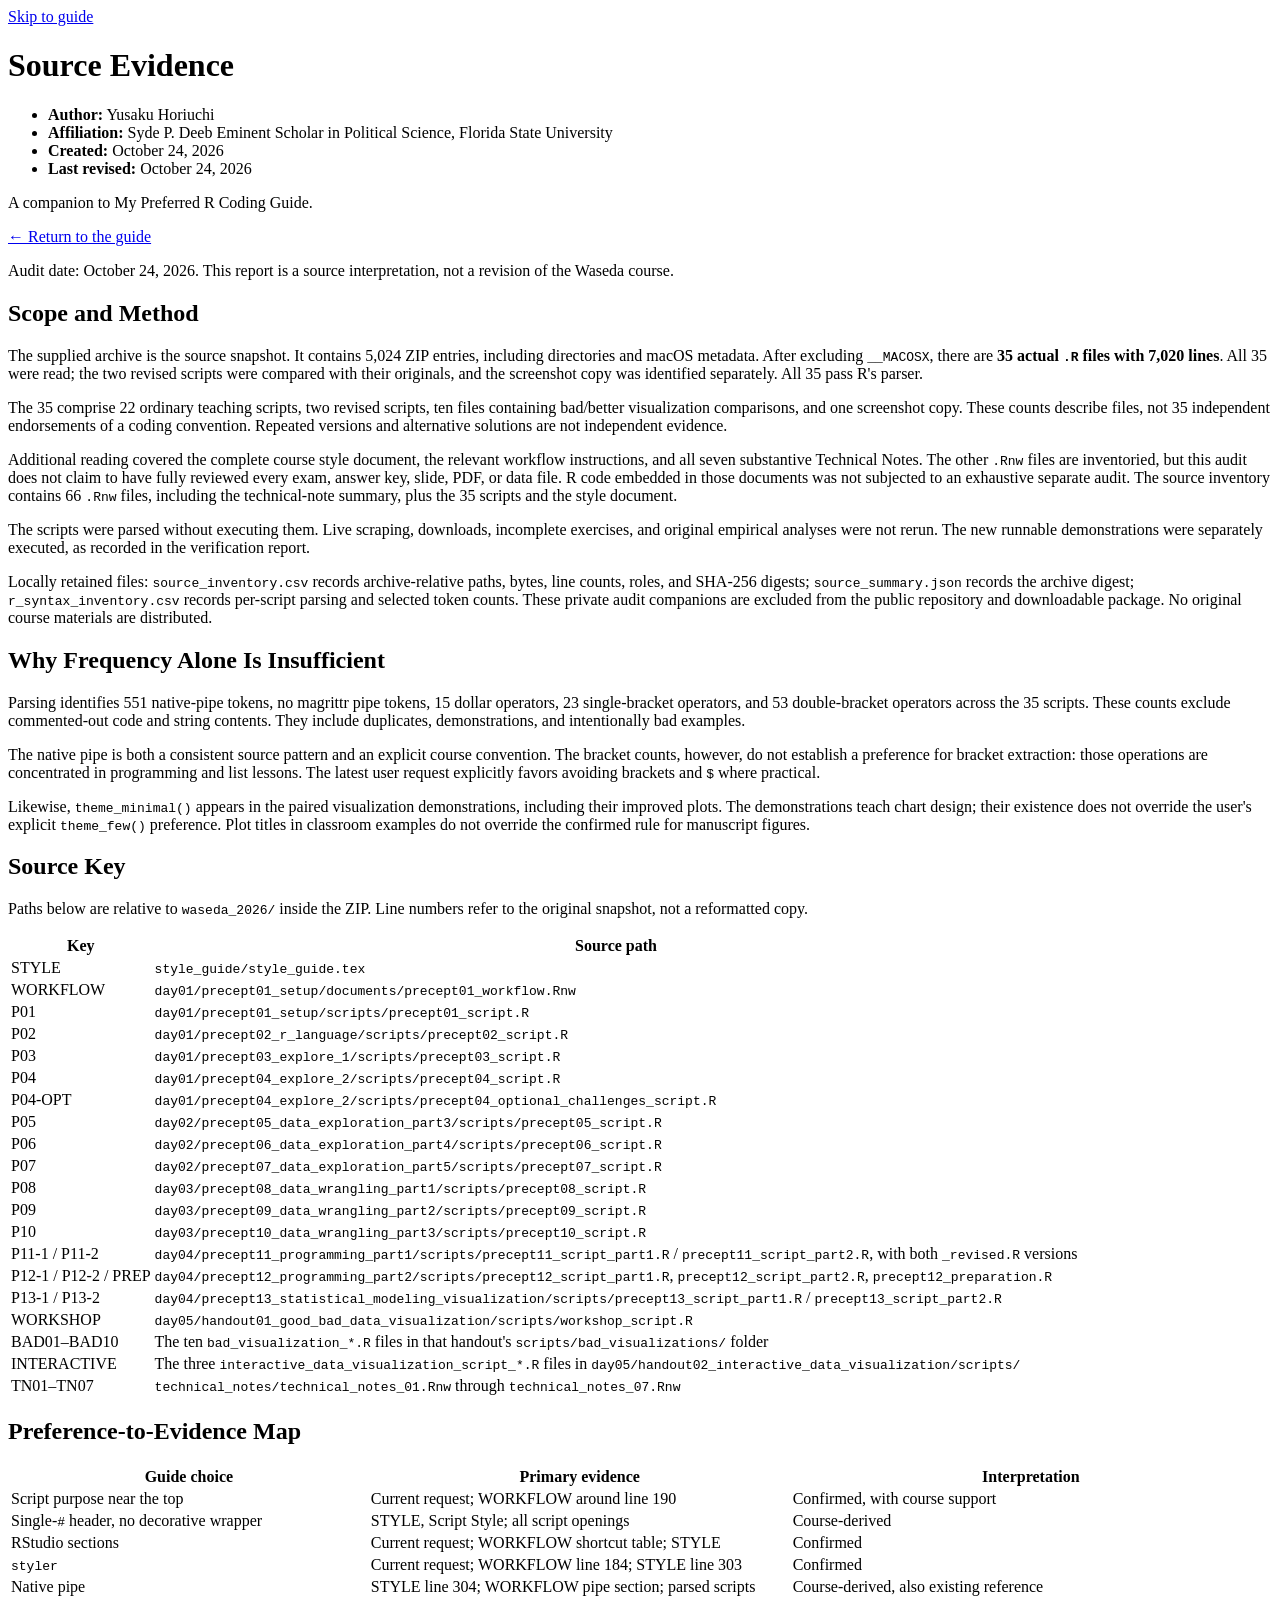
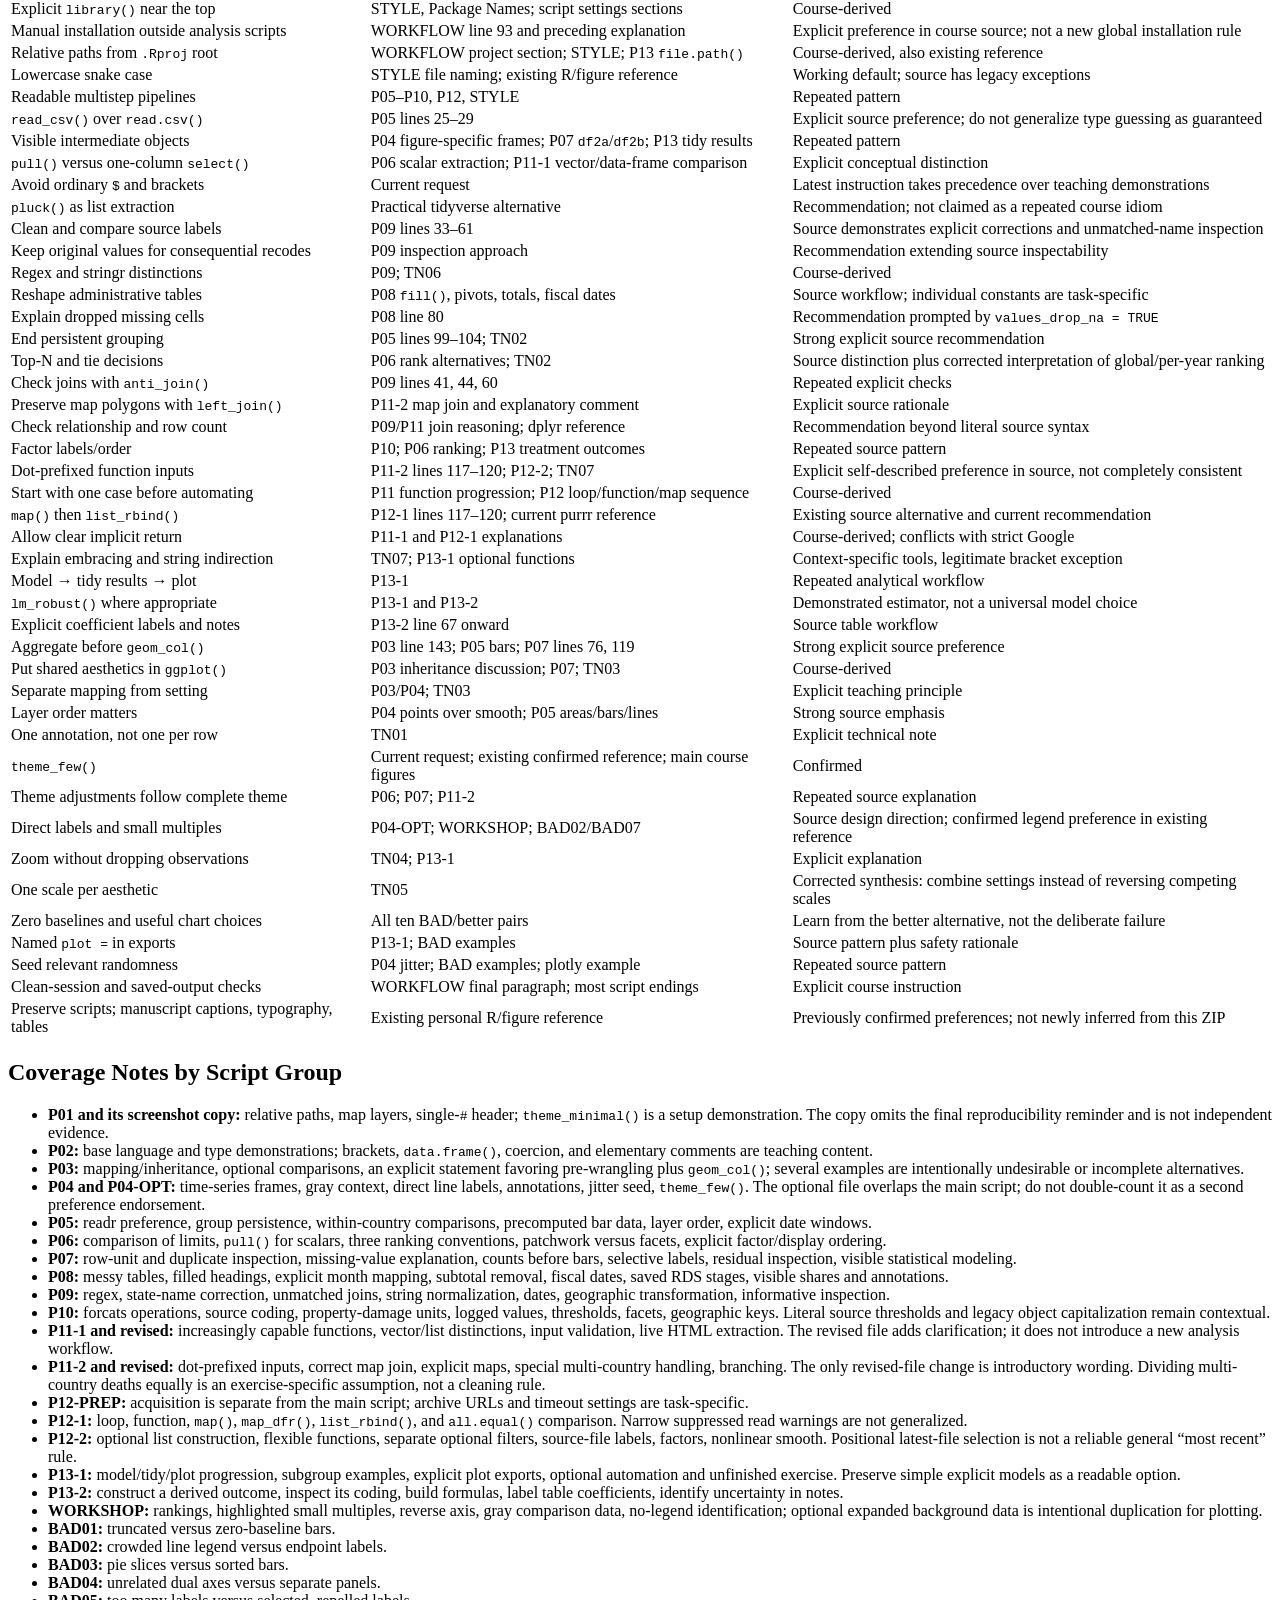
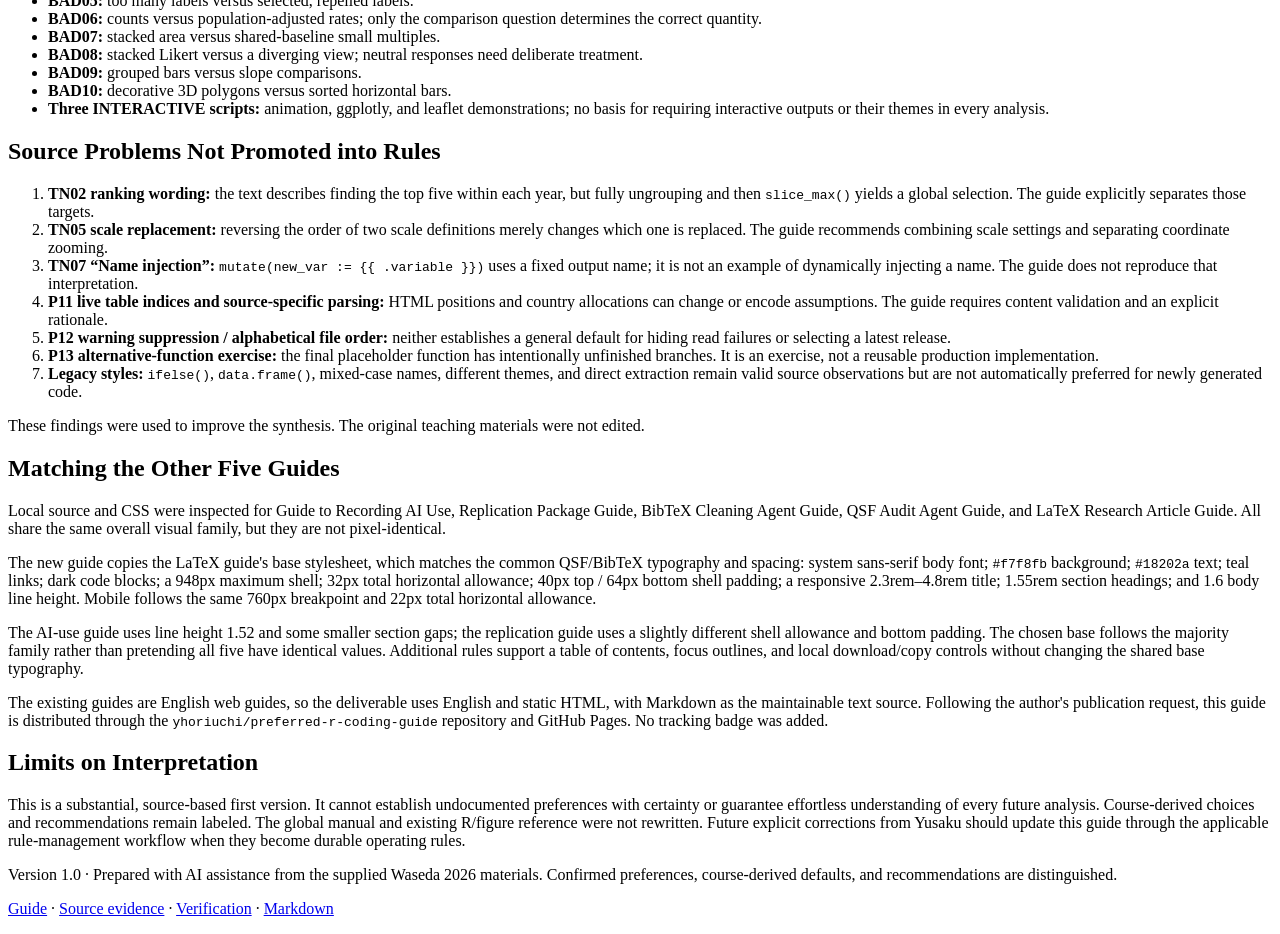
==== evidence.html @ 09b6c74d "Publish preferred R coding guide and portable package" ====
<!doctype html>
<html lang="en">
<head>
  <meta charset="utf-8">
  <meta name="viewport" content="width=device-width, initial-scale=1">
  <meta name="color-scheme" content="light">
  <meta name="description" content="Yusaku Horiuchi's source-based guide to readable R analysis with AI.">
  <title>Source Evidence</title>
  <link rel="stylesheet" href="assets/site.css">
  <link rel="stylesheet" href="assets/guide.css">
  <script src="assets/guide.js" defer></script>
</head>
<body>
<a class="skip-link" href="#guide-content">Skip to guide</a>
<main class="page-shell">
  <header class="hero">
    <h1>Source Evidence</h1>
    <ul class="metadata">
      <li><strong>Author:</strong> Yusaku Horiuchi</li>
      <li><strong>Affiliation:</strong> Syde P. Deeb Eminent Scholar in Political Science, Florida State University</li>
      <li><strong>Created:</strong> October 24, 2026</li>
      <li><strong>Last revised:</strong> October 24, 2026</li>
    </ul>
    <p>A companion to My Preferred R Coding Guide.</p>
    
  </header>
  <p class="return-link"><a href="index.html">← Return to the guide</a></p><article id="guide-content">
<p>Audit date: October 24, 2026. This report is a source interpretation, not a revision of the Waseda course.</p>
<h2 id="scope-and-method">Scope and Method</h2>
<p>The supplied archive is the source snapshot. It contains 5,024 ZIP entries, including directories and macOS metadata. After excluding <code>__MACOSX</code>, there are <strong>35 actual <code>.R</code> files with 7,020 lines</strong>. All 35 were read; the two revised scripts were compared with their originals, and the screenshot copy was identified separately. All 35 pass R's parser.</p>
<p>The 35 comprise 22 ordinary teaching scripts, two revised scripts, ten files containing bad/better visualization comparisons, and one screenshot copy. These counts describe files, not 35 independent endorsements of a coding convention. Repeated versions and alternative solutions are not independent evidence.</p>
<p>Additional reading covered the complete course style document, the relevant workflow instructions, and all seven substantive Technical Notes. The other <code>.Rnw</code> files are inventoried, but this audit does not claim to have fully reviewed every exam, answer key, slide, PDF, or data file. R code embedded in those documents was not subjected to an exhaustive separate audit. The source inventory contains 66 <code>.Rnw</code> files, including the technical-note summary, plus the 35 scripts and the style document.</p>
<p>The scripts were parsed without executing them. Live scraping, downloads, incomplete exercises, and original empirical analyses were not rerun. The new runnable demonstrations were separately executed, as recorded in the verification report.</p>
<p>Locally retained files: <code>source_inventory.csv</code> records archive-relative paths, bytes, line counts, roles, and SHA-256 digests; <code>source_summary.json</code> records the archive digest; <code>r_syntax_inventory.csv</code> records per-script parsing and selected token counts. These private audit companions are excluded from the public repository and downloadable package. No original course materials are distributed.</p>
<h2 id="why-frequency-alone-is-insufficient">Why Frequency Alone Is Insufficient</h2>
<p>Parsing identifies 551 native-pipe tokens, no magrittr pipe tokens, 15 dollar operators, 23 single-bracket operators, and 53 double-bracket operators across the 35 scripts. These counts exclude commented-out code and string contents. They include duplicates, demonstrations, and intentionally bad examples.</p>
<p>The native pipe is both a consistent source pattern and an explicit course convention. The bracket counts, however, do not establish a preference for bracket extraction: those operations are concentrated in programming and list lessons. The latest user request explicitly favors avoiding brackets and <code>$</code> where practical.</p>
<p>Likewise, <code>theme_minimal()</code> appears in the paired visualization demonstrations, including their improved plots. The demonstrations teach chart design; their existence does not override the user's explicit <code>theme_few()</code> preference. Plot titles in classroom examples do not override the confirmed rule for manuscript figures.</p>
<h2 id="source-key">Source Key</h2>
<p>Paths below are relative to <code>waseda_2026/</code> inside the ZIP. Line numbers refer to the original snapshot, not a reformatted copy.</p>
<table>
<thead>
<tr>
<th>Key</th>
<th>Source path</th>
</tr>
</thead>
<tbody>
<tr>
<td>STYLE</td>
<td><code>style_guide/style_guide.tex</code></td>
</tr>
<tr>
<td>WORKFLOW</td>
<td><code>day01/precept01_setup/documents/precept01_workflow.Rnw</code></td>
</tr>
<tr>
<td>P01</td>
<td><code>day01/precept01_setup/scripts/precept01_script.R</code></td>
</tr>
<tr>
<td>P02</td>
<td><code>day01/precept02_r_language/scripts/precept02_script.R</code></td>
</tr>
<tr>
<td>P03</td>
<td><code>day01/precept03_explore_1/scripts/precept03_script.R</code></td>
</tr>
<tr>
<td>P04</td>
<td><code>day01/precept04_explore_2/scripts/precept04_script.R</code></td>
</tr>
<tr>
<td>P04-OPT</td>
<td><code>day01/precept04_explore_2/scripts/precept04_optional_challenges_script.R</code></td>
</tr>
<tr>
<td>P05</td>
<td><code>day02/precept05_data_exploration_part3/scripts/precept05_script.R</code></td>
</tr>
<tr>
<td>P06</td>
<td><code>day02/precept06_data_exploration_part4/scripts/precept06_script.R</code></td>
</tr>
<tr>
<td>P07</td>
<td><code>day02/precept07_data_exploration_part5/scripts/precept07_script.R</code></td>
</tr>
<tr>
<td>P08</td>
<td><code>day03/precept08_data_wrangling_part1/scripts/precept08_script.R</code></td>
</tr>
<tr>
<td>P09</td>
<td><code>day03/precept09_data_wrangling_part2/scripts/precept09_script.R</code></td>
</tr>
<tr>
<td>P10</td>
<td><code>day03/precept10_data_wrangling_part3/scripts/precept10_script.R</code></td>
</tr>
<tr>
<td>P11-1 / P11-2</td>
<td><code>day04/precept11_programming_part1/scripts/precept11_script_part1.R</code> / <code>precept11_script_part2.R</code>, with both <code>_revised.R</code> versions</td>
</tr>
<tr>
<td>P12-1 / P12-2 / PREP</td>
<td><code>day04/precept12_programming_part2/scripts/precept12_script_part1.R</code>, <code>precept12_script_part2.R</code>, <code>precept12_preparation.R</code></td>
</tr>
<tr>
<td>P13-1 / P13-2</td>
<td><code>day04/precept13_statistical_modeling_visualization/scripts/precept13_script_part1.R</code> / <code>precept13_script_part2.R</code></td>
</tr>
<tr>
<td>WORKSHOP</td>
<td><code>day05/handout01_good_bad_data_visualization/scripts/workshop_script.R</code></td>
</tr>
<tr>
<td>BAD01–BAD10</td>
<td>The ten <code>bad_visualization_*.R</code> files in that handout's <code>scripts/bad_visualizations/</code> folder</td>
</tr>
<tr>
<td>INTERACTIVE</td>
<td>The three <code>interactive_data_visualization_script_*.R</code> files in <code>day05/handout02_interactive_data_visualization/scripts/</code></td>
</tr>
<tr>
<td>TN01–TN07</td>
<td><code>technical_notes/technical_notes_01.Rnw</code> through <code>technical_notes_07.Rnw</code></td>
</tr>
</tbody>
</table>
<h2 id="preference-to-evidence-map">Preference-to-Evidence Map</h2>
<table>
<thead>
<tr>
<th>Guide choice</th>
<th>Primary evidence</th>
<th>Interpretation</th>
</tr>
</thead>
<tbody>
<tr>
<td>Script purpose near the top</td>
<td>Current request; WORKFLOW around line 190</td>
<td>Confirmed, with course support</td>
</tr>
<tr>
<td>Single-<code>#</code> header, no decorative wrapper</td>
<td>STYLE, Script Style; all script openings</td>
<td>Course-derived</td>
</tr>
<tr>
<td>RStudio sections</td>
<td>Current request; WORKFLOW shortcut table; STYLE</td>
<td>Confirmed</td>
</tr>
<tr>
<td><code>styler</code></td>
<td>Current request; WORKFLOW line 184; STYLE line 303</td>
<td>Confirmed</td>
</tr>
<tr>
<td>Native pipe</td>
<td>STYLE line 304; WORKFLOW pipe section; parsed scripts</td>
<td>Course-derived, also existing reference</td>
</tr>
<tr>
<td>Explicit <code>library()</code> near the top</td>
<td>STYLE, Package Names; script settings sections</td>
<td>Course-derived</td>
</tr>
<tr>
<td>Manual installation outside analysis scripts</td>
<td>WORKFLOW line 93 and preceding explanation</td>
<td>Explicit preference in course source; not a new global installation rule</td>
</tr>
<tr>
<td>Relative paths from <code>.Rproj</code> root</td>
<td>WORKFLOW project section; STYLE; P13 <code>file.path()</code></td>
<td>Course-derived, also existing reference</td>
</tr>
<tr>
<td>Lowercase snake case</td>
<td>STYLE file naming; existing R/figure reference</td>
<td>Working default; source has legacy exceptions</td>
</tr>
<tr>
<td>Readable multistep pipelines</td>
<td>P05–P10, P12, STYLE</td>
<td>Repeated pattern</td>
</tr>
<tr>
<td><code>read_csv()</code> over <code>read.csv()</code></td>
<td>P05 lines 25–29</td>
<td>Explicit source preference; do not generalize type guessing as guaranteed</td>
</tr>
<tr>
<td>Visible intermediate objects</td>
<td>P04 figure-specific frames; P07 <code>df2a</code>/<code>df2b</code>; P13 tidy results</td>
<td>Repeated pattern</td>
</tr>
<tr>
<td><code>pull()</code> versus one-column <code>select()</code></td>
<td>P06 scalar extraction; P11-1 vector/data-frame comparison</td>
<td>Explicit conceptual distinction</td>
</tr>
<tr>
<td>Avoid ordinary <code>$</code> and brackets</td>
<td>Current request</td>
<td>Latest instruction takes precedence over teaching demonstrations</td>
</tr>
<tr>
<td><code>pluck()</code> as list extraction</td>
<td>Practical tidyverse alternative</td>
<td>Recommendation; not claimed as a repeated course idiom</td>
</tr>
<tr>
<td>Clean and compare source labels</td>
<td>P09 lines 33–61</td>
<td>Source demonstrates explicit corrections and unmatched-name inspection</td>
</tr>
<tr>
<td>Keep original values for consequential recodes</td>
<td>P09 inspection approach</td>
<td>Recommendation extending source inspectability</td>
</tr>
<tr>
<td>Regex and stringr distinctions</td>
<td>P09; TN06</td>
<td>Course-derived</td>
</tr>
<tr>
<td>Reshape administrative tables</td>
<td>P08 <code>fill()</code>, pivots, totals, fiscal dates</td>
<td>Source workflow; individual constants are task-specific</td>
</tr>
<tr>
<td>Explain dropped missing cells</td>
<td>P08 line 80</td>
<td>Recommendation prompted by <code>values_drop_na = TRUE</code></td>
</tr>
<tr>
<td>End persistent grouping</td>
<td>P05 lines 99–104; TN02</td>
<td>Strong explicit source recommendation</td>
</tr>
<tr>
<td>Top-N and tie decisions</td>
<td>P06 rank alternatives; TN02</td>
<td>Source distinction plus corrected interpretation of global/per-year ranking</td>
</tr>
<tr>
<td>Check joins with <code>anti_join()</code></td>
<td>P09 lines 41, 44, 60</td>
<td>Repeated explicit checks</td>
</tr>
<tr>
<td>Preserve map polygons with <code>left_join()</code></td>
<td>P11-2 map join and explanatory comment</td>
<td>Explicit source rationale</td>
</tr>
<tr>
<td>Check relationship and row count</td>
<td>P09/P11 join reasoning; dplyr reference</td>
<td>Recommendation beyond literal source syntax</td>
</tr>
<tr>
<td>Factor labels/order</td>
<td>P10; P06 ranking; P13 treatment outcomes</td>
<td>Repeated source pattern</td>
</tr>
<tr>
<td>Dot-prefixed function inputs</td>
<td>P11-2 lines 117–120; P12-2; TN07</td>
<td>Explicit self-described preference in source, not completely consistent</td>
</tr>
<tr>
<td>Start with one case before automating</td>
<td>P11 function progression; P12 loop/function/map sequence</td>
<td>Course-derived</td>
</tr>
<tr>
<td><code>map()</code> then <code>list_rbind()</code></td>
<td>P12-1 lines 117–120; current purrr reference</td>
<td>Existing source alternative and current recommendation</td>
</tr>
<tr>
<td>Allow clear implicit return</td>
<td>P11-1 and P12-1 explanations</td>
<td>Course-derived; conflicts with strict Google</td>
</tr>
<tr>
<td>Explain embracing and string indirection</td>
<td>TN07; P13-1 optional functions</td>
<td>Context-specific tools, legitimate bracket exception</td>
</tr>
<tr>
<td>Model → tidy results → plot</td>
<td>P13-1</td>
<td>Repeated analytical workflow</td>
</tr>
<tr>
<td><code>lm_robust()</code> where appropriate</td>
<td>P13-1 and P13-2</td>
<td>Demonstrated estimator, not a universal model choice</td>
</tr>
<tr>
<td>Explicit coefficient labels and notes</td>
<td>P13-2 line 67 onward</td>
<td>Source table workflow</td>
</tr>
<tr>
<td>Aggregate before <code>geom_col()</code></td>
<td>P03 line 143; P05 bars; P07 lines 76, 119</td>
<td>Strong explicit source preference</td>
</tr>
<tr>
<td>Put shared aesthetics in <code>ggplot()</code></td>
<td>P03 inheritance discussion; P07; TN03</td>
<td>Course-derived</td>
</tr>
<tr>
<td>Separate mapping from setting</td>
<td>P03/P04; TN03</td>
<td>Explicit teaching principle</td>
</tr>
<tr>
<td>Layer order matters</td>
<td>P04 points over smooth; P05 areas/bars/lines</td>
<td>Strong source emphasis</td>
</tr>
<tr>
<td>One annotation, not one per row</td>
<td>TN01</td>
<td>Explicit technical note</td>
</tr>
<tr>
<td><code>theme_few()</code></td>
<td>Current request; existing confirmed reference; main course figures</td>
<td>Confirmed</td>
</tr>
<tr>
<td>Theme adjustments follow complete theme</td>
<td>P06; P07; P11-2</td>
<td>Repeated source explanation</td>
</tr>
<tr>
<td>Direct labels and small multiples</td>
<td>P04-OPT; WORKSHOP; BAD02/BAD07</td>
<td>Source design direction; confirmed legend preference in existing reference</td>
</tr>
<tr>
<td>Zoom without dropping observations</td>
<td>TN04; P13-1</td>
<td>Explicit explanation</td>
</tr>
<tr>
<td>One scale per aesthetic</td>
<td>TN05</td>
<td>Corrected synthesis: combine settings instead of reversing competing scales</td>
</tr>
<tr>
<td>Zero baselines and useful chart choices</td>
<td>All ten BAD/better pairs</td>
<td>Learn from the better alternative, not the deliberate failure</td>
</tr>
<tr>
<td>Named <code>plot =</code> in exports</td>
<td>P13-1; BAD examples</td>
<td>Source pattern plus safety rationale</td>
</tr>
<tr>
<td>Seed relevant randomness</td>
<td>P04 jitter; BAD examples; plotly example</td>
<td>Repeated source pattern</td>
</tr>
<tr>
<td>Clean-session and saved-output checks</td>
<td>WORKFLOW final paragraph; most script endings</td>
<td>Explicit course instruction</td>
</tr>
<tr>
<td>Preserve scripts; manuscript captions, typography, tables</td>
<td>Existing personal R/figure reference</td>
<td>Previously confirmed preferences; not newly inferred from this ZIP</td>
</tr>
</tbody>
</table>
<h2 id="coverage-notes-by-script-group">Coverage Notes by Script Group</h2>
<ul>
<li><strong>P01 and its screenshot copy:</strong> relative paths, map layers, single-<code>#</code> header; <code>theme_minimal()</code> is a setup demonstration. The copy omits the final reproducibility reminder and is not independent evidence.</li>
<li><strong>P02:</strong> base language and type demonstrations; brackets, <code>data.frame()</code>, coercion, and elementary comments are teaching content.</li>
<li><strong>P03:</strong> mapping/inheritance, optional comparisons, an explicit statement favoring pre-wrangling plus <code>geom_col()</code>; several examples are intentionally undesirable or incomplete alternatives.</li>
<li><strong>P04 and P04-OPT:</strong> time-series frames, gray context, direct line labels, annotations, jitter seed, <code>theme_few()</code>. The optional file overlaps the main script; do not double-count it as a second preference endorsement.</li>
<li><strong>P05:</strong> readr preference, group persistence, within-country comparisons, precomputed bar data, layer order, explicit date windows.</li>
<li><strong>P06:</strong> comparison of limits, <code>pull()</code> for scalars, three ranking conventions, patchwork versus facets, explicit factor/display ordering.</li>
<li><strong>P07:</strong> row-unit and duplicate inspection, missing-value explanation, counts before bars, selective labels, residual inspection, visible statistical modeling.</li>
<li><strong>P08:</strong> messy tables, filled headings, explicit month mapping, subtotal removal, fiscal dates, saved RDS stages, visible shares and annotations.</li>
<li><strong>P09:</strong> regex, state-name correction, unmatched joins, string normalization, dates, geographic transformation, informative inspection.</li>
<li><strong>P10:</strong> forcats operations, source coding, property-damage units, logged values, thresholds, facets, geographic keys. Literal source thresholds and legacy object capitalization remain contextual.</li>
<li><strong>P11-1 and revised:</strong> increasingly capable functions, vector/list distinctions, input validation, live HTML extraction. The revised file adds clarification; it does not introduce a new analysis workflow.</li>
<li><strong>P11-2 and revised:</strong> dot-prefixed inputs, correct map join, explicit maps, special multi-country handling, branching. The only revised-file change is introductory wording. Dividing multi-country deaths equally is an exercise-specific assumption, not a cleaning rule.</li>
<li><strong>P12-PREP:</strong> acquisition is separate from the main script; archive URLs and timeout settings are task-specific.</li>
<li><strong>P12-1:</strong> loop, function, <code>map()</code>, <code>map_dfr()</code>, <code>list_rbind()</code>, and <code>all.equal()</code> comparison. Narrow suppressed read warnings are not generalized.</li>
<li><strong>P12-2:</strong> optional list construction, flexible functions, separate optional filters, source-file labels, factors, nonlinear smooth. Positional latest-file selection is not a reliable general “most recent” rule.</li>
<li><strong>P13-1:</strong> model/tidy/plot progression, subgroup examples, explicit plot exports, optional automation and unfinished exercise. Preserve simple explicit models as a readable option.</li>
<li><strong>P13-2:</strong> construct a derived outcome, inspect its coding, build formulas, label table coefficients, identify uncertainty in notes.</li>
<li><strong>WORKSHOP:</strong> rankings, highlighted small multiples, reverse axis, gray comparison data, no-legend identification; optional expanded background data is intentional duplication for plotting.</li>
<li><strong>BAD01:</strong> truncated versus zero-baseline bars.</li>
<li><strong>BAD02:</strong> crowded line legend versus endpoint labels.</li>
<li><strong>BAD03:</strong> pie slices versus sorted bars.</li>
<li><strong>BAD04:</strong> unrelated dual axes versus separate panels.</li>
<li><strong>BAD05:</strong> too many labels versus selected, repelled labels.</li>
<li><strong>BAD06:</strong> counts versus population-adjusted rates; only the comparison question determines the correct quantity.</li>
<li><strong>BAD07:</strong> stacked area versus shared-baseline small multiples.</li>
<li><strong>BAD08:</strong> stacked Likert versus a diverging view; neutral responses need deliberate treatment.</li>
<li><strong>BAD09:</strong> grouped bars versus slope comparisons.</li>
<li><strong>BAD10:</strong> decorative 3D polygons versus sorted horizontal bars.</li>
<li><strong>Three INTERACTIVE scripts:</strong> animation, ggplotly, and leaflet demonstrations; no basis for requiring interactive outputs or their themes in every analysis.</li>
</ul>
<h2 id="source-problems-not-promoted-into-rules">Source Problems Not Promoted into Rules</h2>
<ol>
<li><strong>TN02 ranking wording:</strong> the text describes finding the top five within each year, but fully ungrouping and then <code>slice_max()</code> yields a global selection. The guide explicitly separates those targets.</li>
<li><strong>TN05 scale replacement:</strong> reversing the order of two scale definitions merely changes which one is replaced. The guide recommends combining scale settings and separating coordinate zooming.</li>
<li><strong>TN07 “Name injection”:</strong> <code>mutate(new_var := {{ .variable }})</code> uses a fixed output name; it is not an example of dynamically injecting a name. The guide does not reproduce that interpretation.</li>
<li><strong>P11 live table indices and source-specific parsing:</strong> HTML positions and country allocations can change or encode assumptions. The guide requires content validation and an explicit rationale.</li>
<li><strong>P12 warning suppression / alphabetical file order:</strong> neither establishes a general default for hiding read failures or selecting a latest release.</li>
<li><strong>P13 alternative-function exercise:</strong> the final placeholder function has intentionally unfinished branches. It is an exercise, not a reusable production implementation.</li>
<li><strong>Legacy styles:</strong> <code>ifelse()</code>, <code>data.frame()</code>, mixed-case names, different themes, and direct extraction remain valid source observations but are not automatically preferred for newly generated code.</li>
</ol>
<p>These findings were used to improve the synthesis. The original teaching materials were not edited.</p>
<h2 id="matching-the-other-five-guides">Matching the Other Five Guides</h2>
<p>Local source and CSS were inspected for Guide to Recording AI Use, Replication Package Guide, BibTeX Cleaning Agent Guide, QSF Audit Agent Guide, and LaTeX Research Article Guide. All share the same overall visual family, but they are not pixel-identical.</p>
<p>The new guide copies the LaTeX guide's base stylesheet, which matches the common QSF/BibTeX typography and spacing: system sans-serif body font; <code>#f7f8fb</code> background; <code>#18202a</code> text; teal links; dark code blocks; a 948px maximum shell; 32px total horizontal allowance; 40px top / 64px bottom shell padding; a responsive 2.3rem–4.8rem title; 1.55rem section headings; and 1.6 body line height. Mobile follows the same 760px breakpoint and 22px total horizontal allowance.</p>
<p>The AI-use guide uses line height 1.52 and some smaller section gaps; the replication guide uses a slightly different shell allowance and bottom padding. The chosen base follows the majority family rather than pretending all five have identical values. Additional rules support a table of contents, focus outlines, and local download/copy controls without changing the shared base typography.</p>
<p>The existing guides are English web guides, so the deliverable uses English and static HTML, with Markdown as the maintainable text source. Following the author's publication request, this guide is distributed through the <code>yhoriuchi/preferred-r-coding-guide</code> repository and GitHub Pages. No tracking badge was added.</p>
<h2 id="limits-on-interpretation">Limits on Interpretation</h2>
<p>This is a substantial, source-based first version. It cannot establish undocumented preferences with certainty or guarantee effortless understanding of every future analysis. Course-derived choices and recommendations remain labeled. The global manual and existing R/figure reference were not rewritten. Future explicit corrections from Yusaku should update this guide through the applicable rule-management workflow when they become durable operating rules.</p>
</article>
  <footer><p>Version 1.0 · Prepared with AI assistance from the supplied Waseda 2026 materials.
  Confirmed preferences, course-derived defaults, and recommendations are distinguished.</p>
  <p><a href="index.html">Guide</a> · <a href="evidence.html">Source evidence</a> ·
  <a href="verification.html">Verification</a> · <a href="PREFERRED_R_STYLE.md" download>Markdown</a></p></footer>
</main>
</body>
</html>
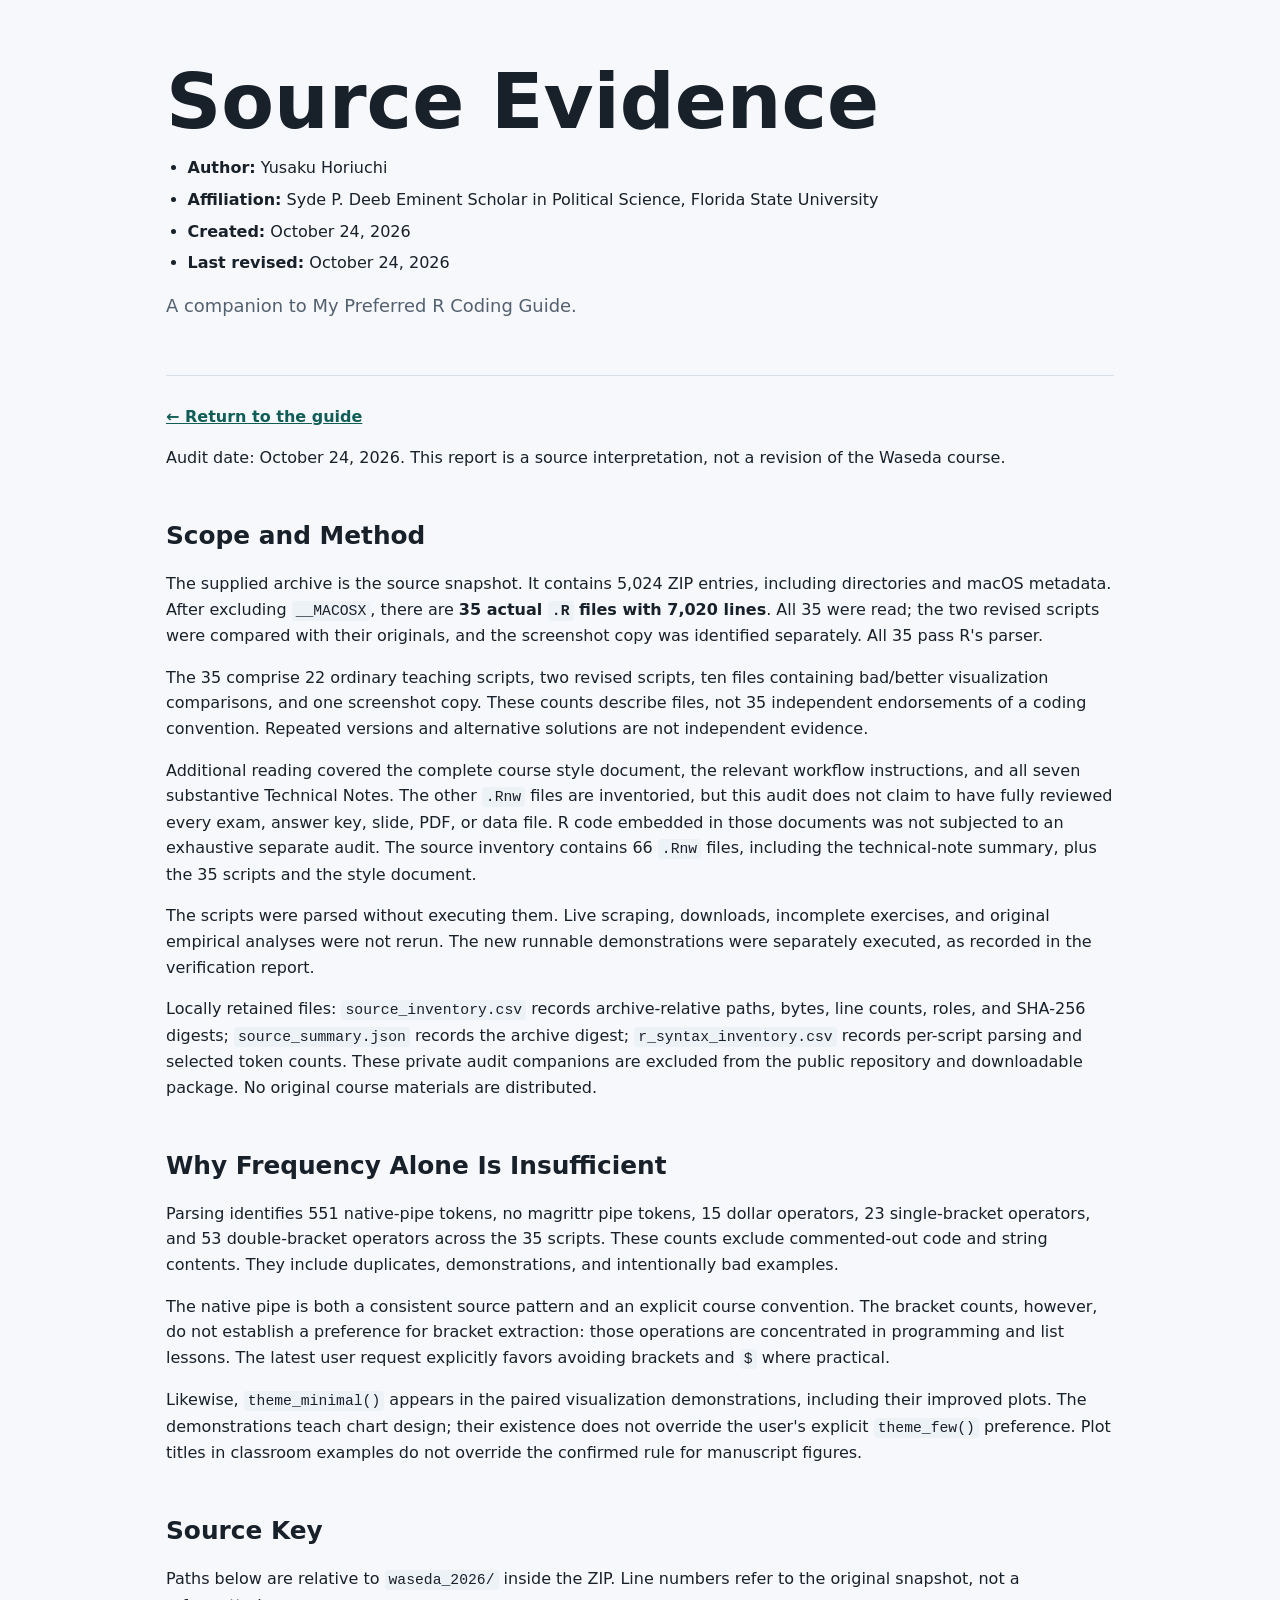
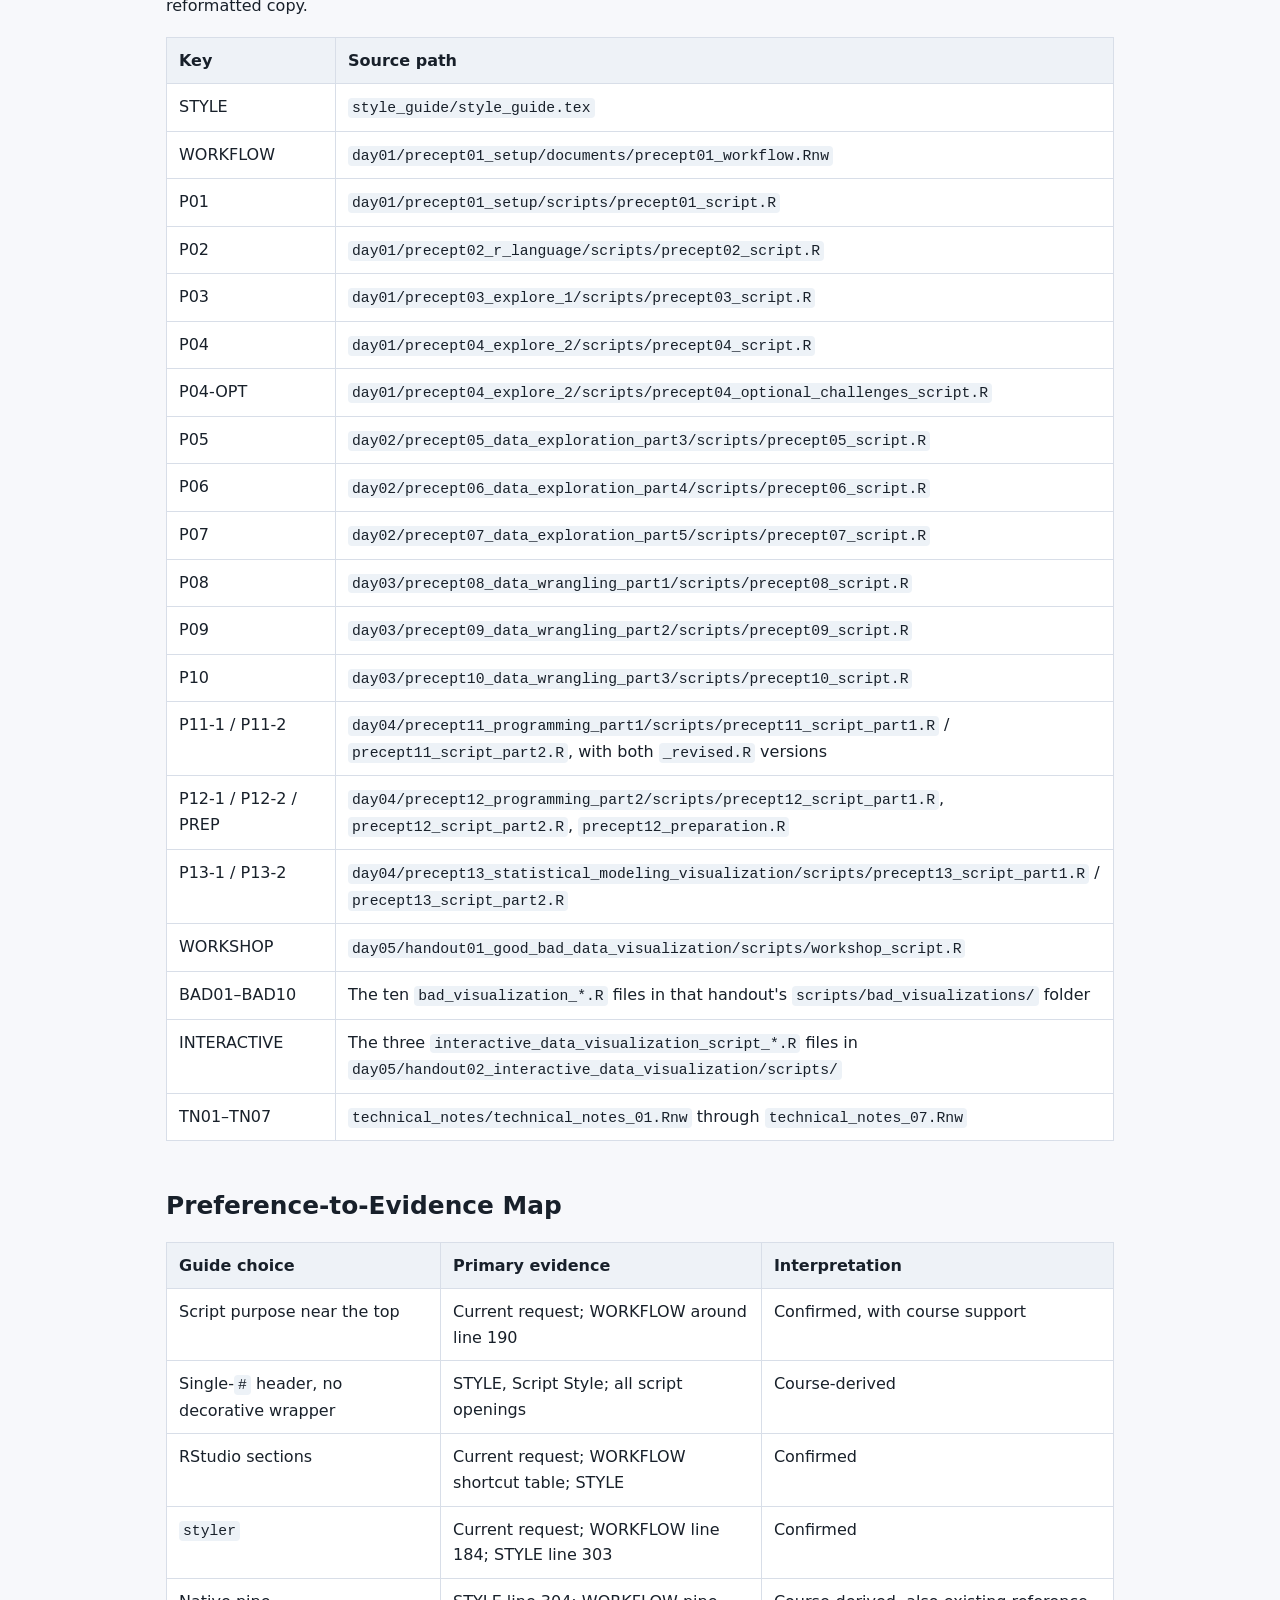
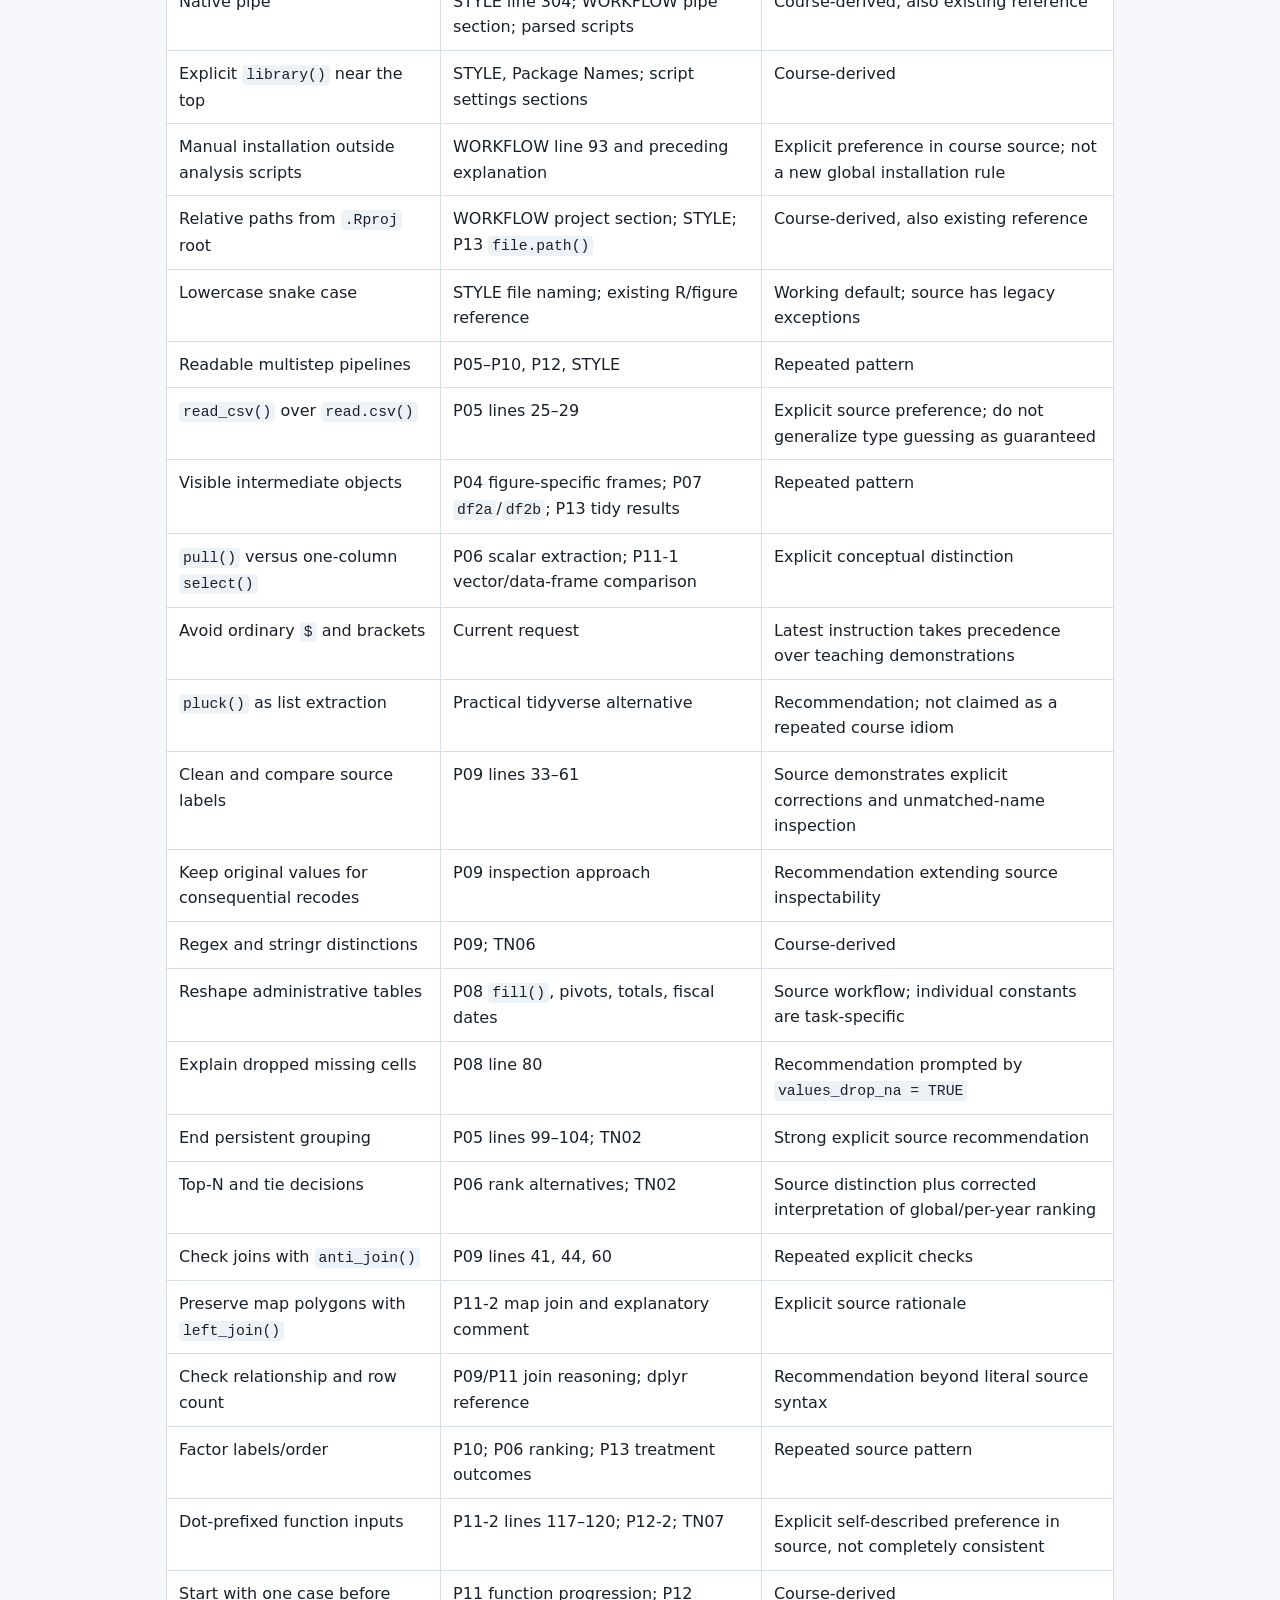
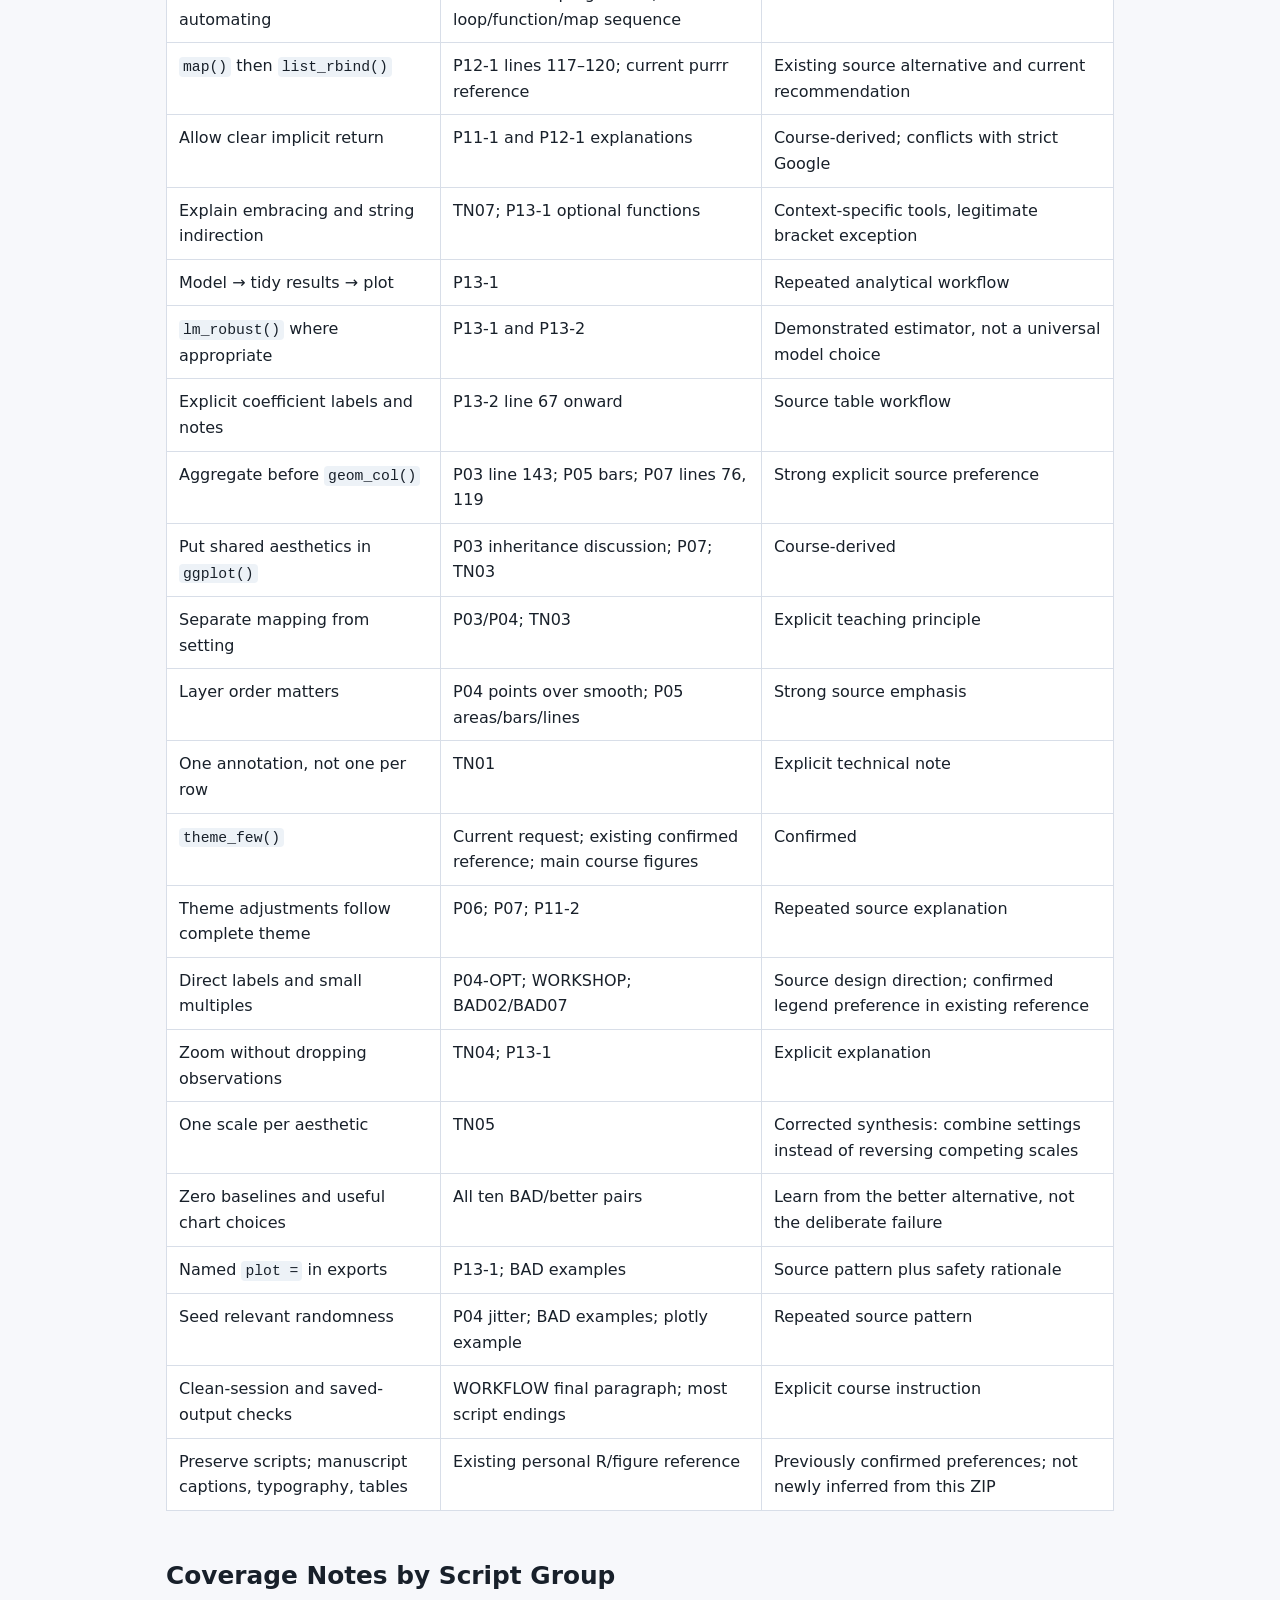
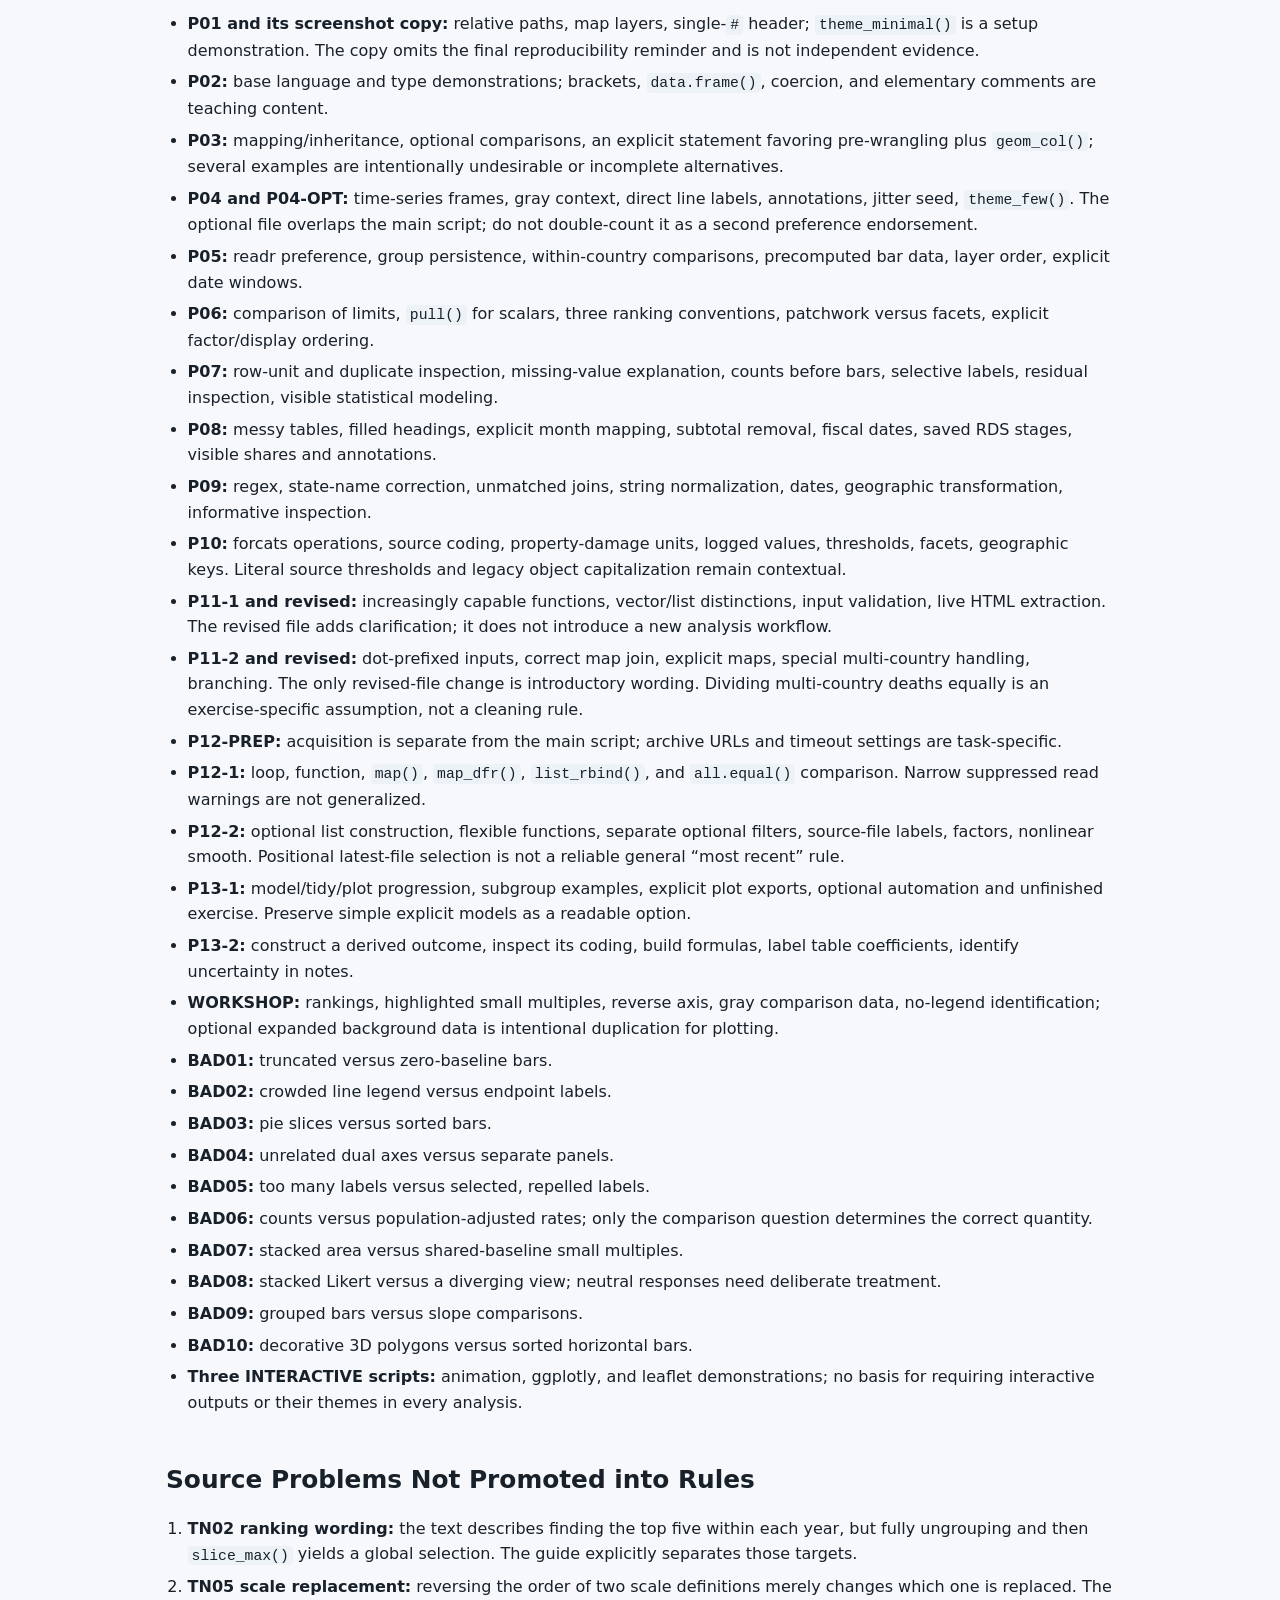
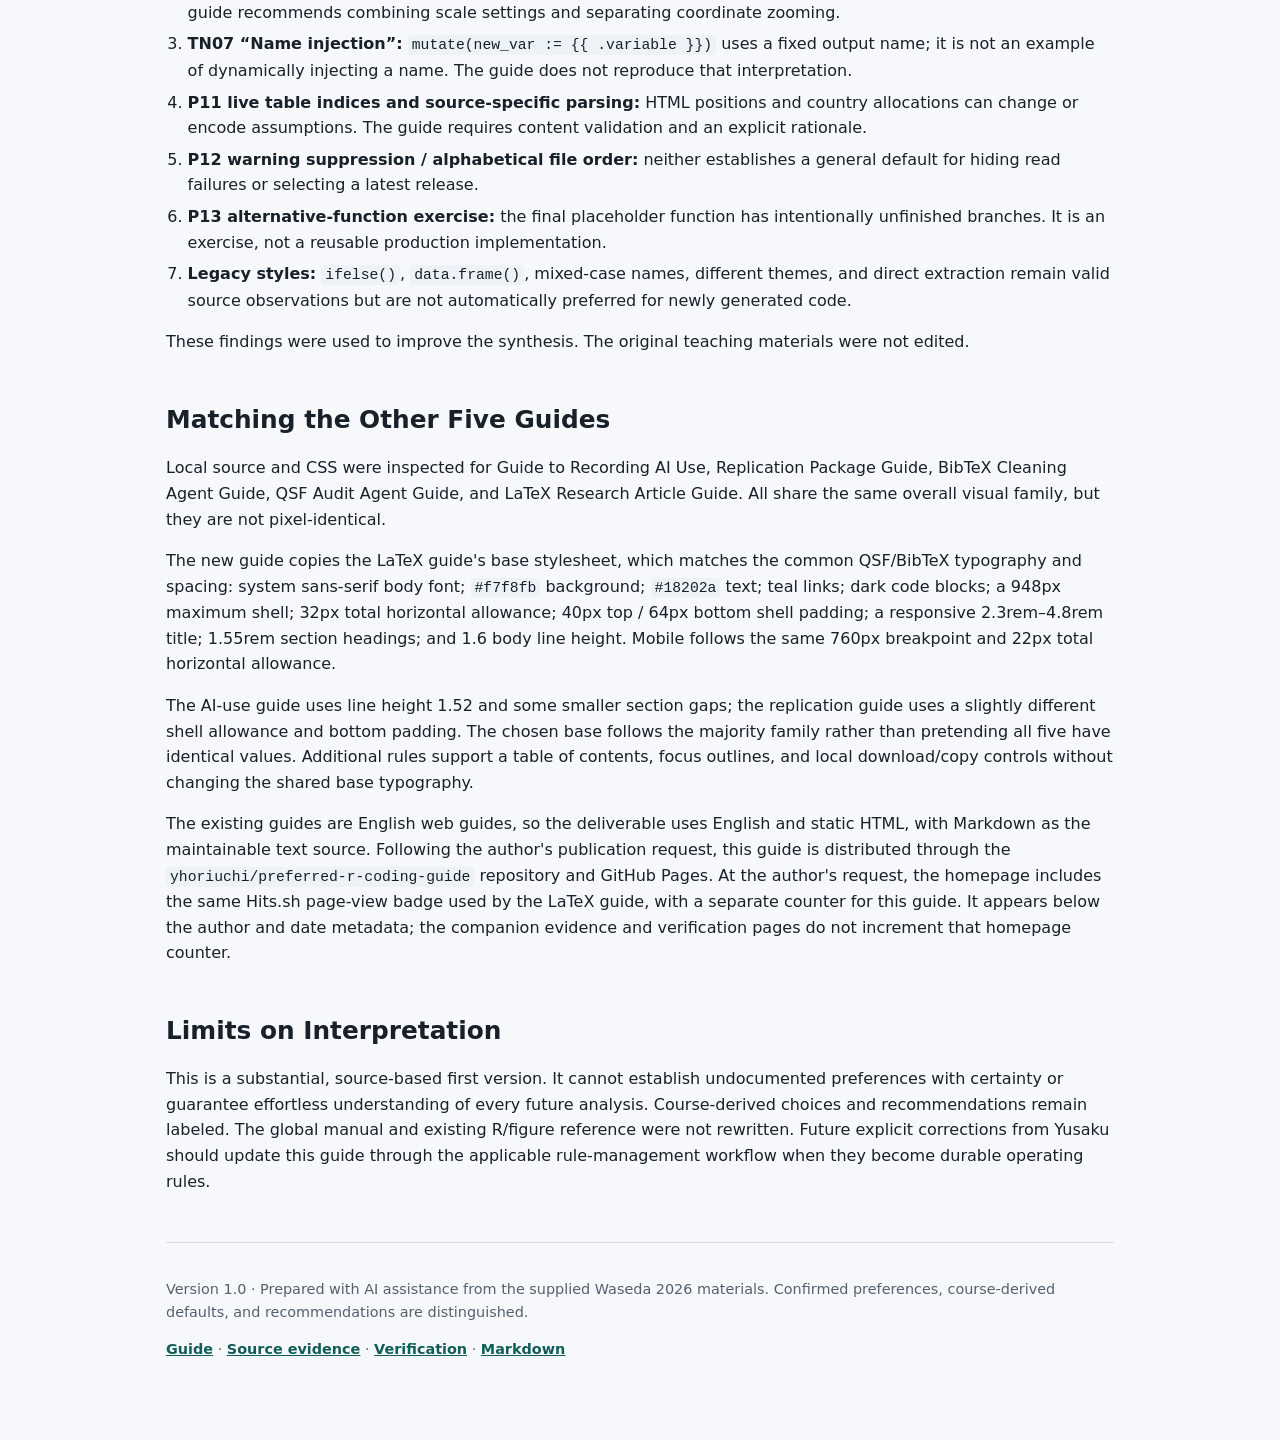
==== commit 68d35571: "Add homepage page-view badge" ====
--- a/evidence.html
+++ b/evidence.html
@@ -432,7 +432,7 @@
 <p>Local source and CSS were inspected for Guide to Recording AI Use, Replication Package Guide, BibTeX Cleaning Agent Guide, QSF Audit Agent Guide, and LaTeX Research Article Guide. All share the same overall visual family, but they are not pixel-identical.</p>
 <p>The new guide copies the LaTeX guide's base stylesheet, which matches the common QSF/BibTeX typography and spacing: system sans-serif body font; <code>#f7f8fb</code> background; <code>#18202a</code> text; teal links; dark code blocks; a 948px maximum shell; 32px total horizontal allowance; 40px top / 64px bottom shell padding; a responsive 2.3rem–4.8rem title; 1.55rem section headings; and 1.6 body line height. Mobile follows the same 760px breakpoint and 22px total horizontal allowance.</p>
 <p>The AI-use guide uses line height 1.52 and some smaller section gaps; the replication guide uses a slightly different shell allowance and bottom padding. The chosen base follows the majority family rather than pretending all five have identical values. Additional rules support a table of contents, focus outlines, and local download/copy controls without changing the shared base typography.</p>
-<p>The existing guides are English web guides, so the deliverable uses English and static HTML, with Markdown as the maintainable text source. Following the author's publication request, this guide is distributed through the <code>yhoriuchi/preferred-r-coding-guide</code> repository and GitHub Pages. No tracking badge was added.</p>
+<p>The existing guides are English web guides, so the deliverable uses English and static HTML, with Markdown as the maintainable text source. Following the author's publication request, this guide is distributed through the <code>yhoriuchi/preferred-r-coding-guide</code> repository and GitHub Pages. At the author's request, the homepage includes the same Hits.sh page-view badge used by the LaTeX guide, with a separate counter for this guide. It appears below the author and date metadata; the companion evidence and verification pages do not increment that homepage counter.</p>
 <h2 id="limits-on-interpretation">Limits on Interpretation</h2>
 <p>This is a substantial, source-based first version. It cannot establish undocumented preferences with certainty or guarantee effortless understanding of every future analysis. Course-derived choices and recommendations remain labeled. The global manual and existing R/figure reference were not rewritten. Future explicit corrections from Yusaku should update this guide through the applicable rule-management workflow when they become durable operating rules.</p>
 </article>
--- a/assets/site.css
+++ b/assets/site.css
@@ -0,0 +1,264 @@
+:root {
+  color-scheme: light;
+  --bg: #f7f8fb;
+  --paper: #ffffff;
+  --ink: #18202a;
+  --muted: #53606f;
+  --line: #d8dee8;
+  --teal: #0f766e;
+  --teal-dark: #115e59;
+  --plum: #7c3aed;
+  --rust: #9a3412;
+  --code-bg: #111827;
+  --code-ink: #f9fafb;
+}
+
+* {
+  box-sizing: border-box;
+}
+
+body {
+  margin: 0;
+  background: var(--bg);
+  color: var(--ink);
+  font-family: ui-sans-serif, system-ui, -apple-system, BlinkMacSystemFont, "Segoe UI", sans-serif;
+  line-height: 1.6;
+}
+
+a {
+  color: var(--teal-dark);
+  font-weight: 650;
+}
+
+.page-shell {
+  width: min(948px, calc(100% - 32px));
+  margin: 0 auto;
+  padding: 40px 0 64px;
+}
+
+.hero {
+  padding: 24px 0 30px;
+  border-bottom: 1px solid var(--line);
+}
+
+.hero h1 {
+  max-width: 860px;
+  margin: 0 0 16px;
+  font-size: clamp(2.3rem, 6vw, 4.8rem);
+  line-height: 0.98;
+  letter-spacing: 0;
+}
+
+.hero p {
+  max-width: 760px;
+  margin: 0 0 24px;
+  color: var(--muted);
+  font-size: 1.12rem;
+}
+
+.hero-actions {
+  display: flex;
+  flex-wrap: wrap;
+  gap: 10px;
+  margin-top: 22px;
+}
+
+.button {
+  display: inline-flex;
+  min-height: 42px;
+  align-items: center;
+  justify-content: center;
+  border: 1px solid var(--line);
+  border-radius: 7px;
+  padding: 8px 14px;
+  background: var(--paper);
+  color: var(--ink);
+  text-decoration: none;
+  cursor: pointer;
+  font-family: inherit;
+  font-size: 0.95rem;
+  font-weight: 700;
+}
+
+.button-primary {
+  border-color: var(--teal);
+  background: var(--teal);
+  color: #ffffff;
+}
+
+.copy-status {
+  min-height: 42px;
+  display: inline-flex;
+  align-items: center;
+  color: var(--teal-dark);
+  font-size: 0.95rem;
+  font-weight: 700;
+}
+
+.summary-grid {
+  display: grid;
+  grid-template-columns: repeat(2, minmax(0, 1fr));
+  gap: 16px;
+  margin: 28px 0 36px;
+}
+
+.summary-card {
+  border: 1px solid var(--line);
+  border-radius: 8px;
+  background: var(--paper);
+  padding: 20px;
+}
+
+.summary-card h2 {
+  margin-top: 0;
+  font-size: 1.08rem;
+}
+
+h2 {
+  margin-top: 42px;
+  padding-top: 8px;
+  font-size: 1.55rem;
+  line-height: 1.2;
+}
+
+table {
+  display: block;
+  width: 100%;
+  overflow-x: auto;
+  border-collapse: collapse;
+  margin: 18px 0;
+  background: var(--paper);
+}
+
+th,
+td {
+  border: 1px solid var(--line);
+  padding: 10px 12px;
+  vertical-align: top;
+}
+
+th {
+  background: #eef2f7;
+  text-align: left;
+}
+
+ol,
+ul {
+  padding-left: 1.35rem;
+}
+
+li + li {
+  margin-top: 0.38rem;
+}
+
+.workflow {
+  counter-reset: step;
+  list-style: none;
+  padding-left: 0;
+}
+
+.workflow li {
+  position: relative;
+  margin-top: 12px;
+  padding: 14px 16px 14px 54px;
+  border: 1px solid var(--line);
+  border-radius: 8px;
+  background: var(--paper);
+}
+
+.workflow li::before {
+  counter-increment: step;
+  content: counter(step);
+  position: absolute;
+  top: 14px;
+  left: 16px;
+  width: 26px;
+  height: 26px;
+  border-radius: 50%;
+  background: var(--plum);
+  color: #ffffff;
+  display: grid;
+  place-items: center;
+  font-size: 0.82rem;
+  font-weight: 800;
+}
+
+code {
+  border-radius: 4px;
+  background: #edf2f7;
+  padding: 0.12rem 0.25rem;
+  font-family: ui-monospace, SFMono-Regular, Menlo, Monaco, Consolas, "Liberation Mono", monospace;
+  font-size: 0.92em;
+}
+
+pre {
+  overflow-x: auto;
+  border-radius: 8px;
+  background: var(--code-bg);
+  padding: 16px;
+}
+
+pre code {
+  background: transparent;
+  color: var(--code-ink);
+  padding: 0;
+}
+
+.highlighter-rouge,
+.highlight {
+  border-radius: 8px;
+  background: var(--code-bg);
+}
+
+.highlight {
+  overflow-x: auto;
+}
+
+.highlight pre,
+pre.highlight {
+  margin: 0;
+  background: var(--code-bg) !important;
+}
+
+.highlight code,
+pre.highlight code {
+  background: transparent;
+  color: var(--code-ink);
+}
+
+.highlight .err,
+.highlight .o,
+.highlight .p {
+  color: var(--code-ink) !important;
+  background: transparent !important;
+}
+
+blockquote {
+  margin: 20px 0;
+  border-left: 4px solid var(--rust);
+  padding: 4px 0 4px 16px;
+  color: var(--muted);
+}
+
+@media (max-width: 760px) {
+  .page-shell {
+    width: min(100% - 22px, 948px);
+    padding-top: 18px;
+  }
+
+  .hero {
+    padding-top: 24px;
+  }
+
+  .summary-grid {
+    grid-template-columns: 1fr;
+  }
+
+  .button {
+    width: 100%;
+  }
+
+  .copy-status {
+    min-height: 0;
+  }
+}
--- a/assets/guide.css
+++ b/assets/guide.css
@@ -0,0 +1,32 @@
+/* Small additions to the shared guide-family stylesheet. */
+.contents {
+  margin: 28px 0 36px;
+  border: 1px solid var(--line);
+  border-radius: 8px;
+  padding: 20px;
+  background: var(--paper);
+}
+.contents h2 { margin-top: 0; padding-top: 0; font-size: 1.08rem; }
+.contents ol { columns: 2; column-gap: 32px; margin-bottom: 0; }
+.contents li { break-inside: avoid; }
+h2, h3 { scroll-margin-top: 24px; }
+h3 { margin-top: 28px; font-size: 1.15rem; line-height: 1.35; }
+pre { line-height: 1.5; }
+td code { overflow-wrap: anywhere; }
+footer { border-top: 1px solid var(--line); margin-top: 48px; padding-top: 20px; color: var(--muted); font-size: 0.9rem; }
+.return-link { margin-top: 28px; }
+.skip-link { position: absolute; top: -80px; left: 16px; background: white; padding: 12px; z-index: 2; }
+.skip-link:focus { top: 8px; }
+a:focus-visible, button:focus-visible, summary:focus-visible { outline: 3px solid var(--teal); outline-offset: 4px; }
+.copy-fallback { margin-top: 16px; }
+.copy-fallback textarea { width: 100%; min-height: 240px; padding: 12px; font: 0.9rem ui-monospace, monospace; }
+[hidden] { display: none !important; }
+@media (max-width: 760px) { .contents ol { columns: 1; } }
+@media print {
+  body { background: white; color: black; }
+  .page-shell { width: 100%; padding: 0; }
+  .hero-actions, .skip-link, .copy-fallback { display: none; }
+  h2, h3 { break-after: avoid; }
+  pre { white-space: pre-wrap; overflow-wrap: anywhere; }
+  table { display: table; font-size: 0.85rem; }
+}
